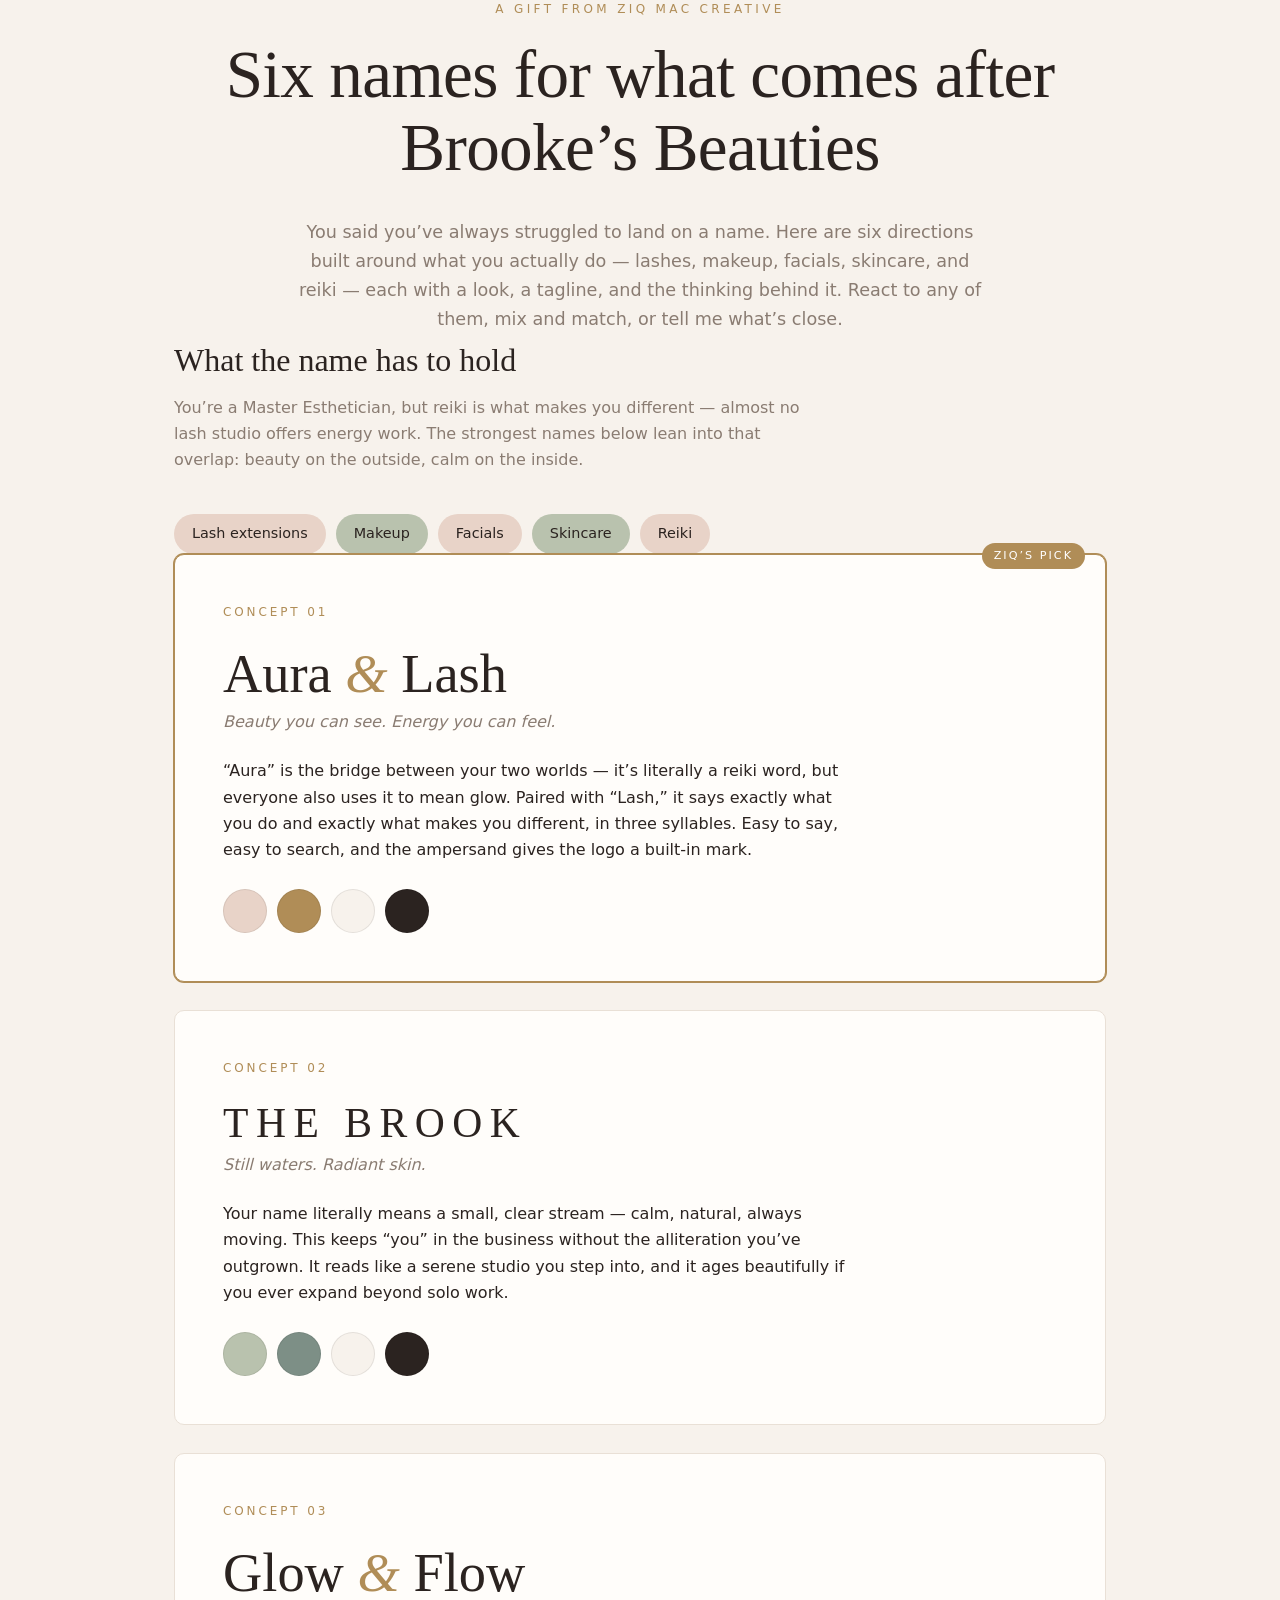
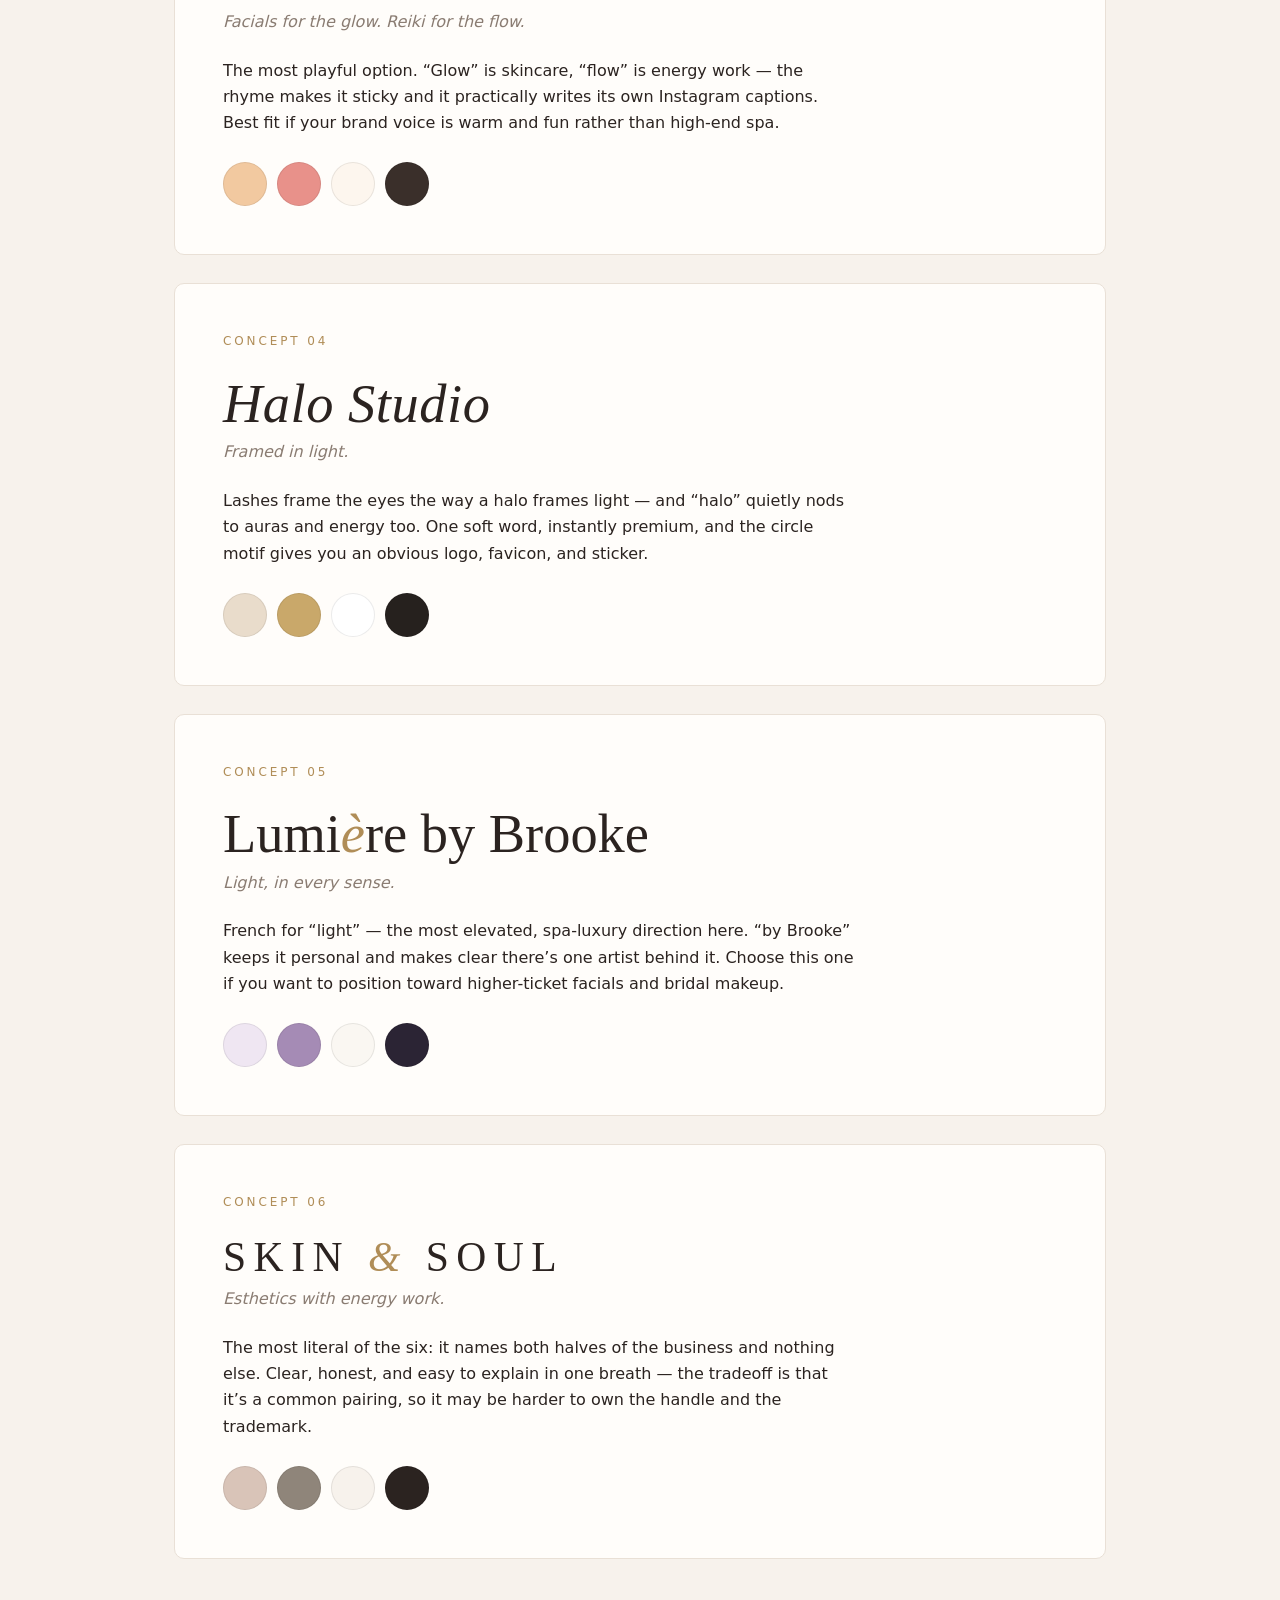
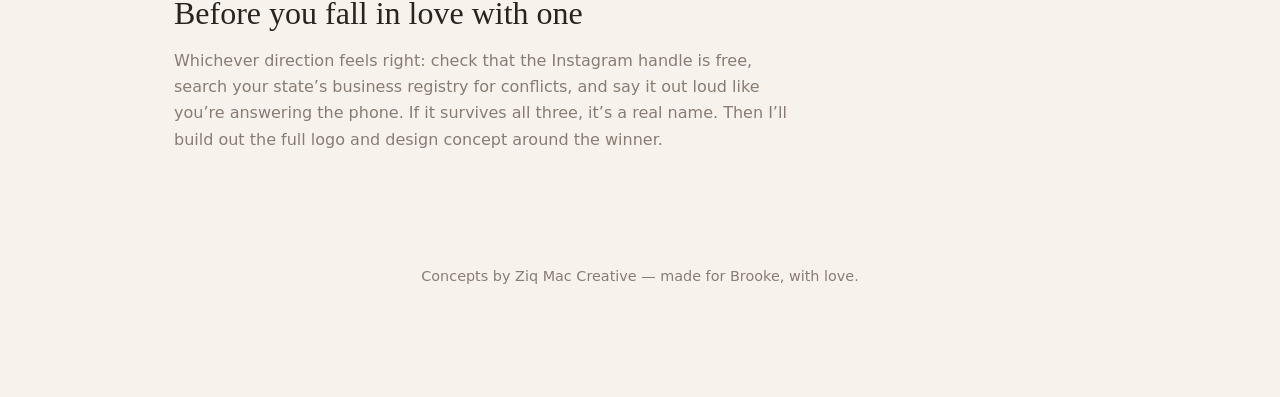
==== brooke/index.html @ 41289781 "Add rebrand naming concept page for Brooke Six business name directions for Brooke's esthetics + rei" ====
<!doctype html>
<html lang="en">
<head>
<meta charset="utf-8">
<meta name="viewport" content="width=device-width, initial-scale=1">
<title>Rebrand Concepts for Brooke — by Ziq Mac</title>
<meta name="description" content="Naming and brand direction concepts for Brooke, Master Esthetician. Lash extensions, makeup, facials, skincare, and reiki.">
<meta name="robots" content="noindex">

<style>
  :root {
    --ink: #2b2320;
    --paper: #f7f2ec;
    --muted: #8a7c72;
    --blush: #e8d3c8;
    --sage: #b9c2ae;
    --gold: #b08d57;
    --measure: 62ch;
  }

  * { box-sizing: border-box; }

  body {
    margin: 0;
    background: var(--paper);
    color: var(--ink);
    font: 16px/1.65 ui-sans-serif, system-ui, -apple-system, "Segoe UI", sans-serif;
  }

  .wrap { max-width: 980px; margin: 0 auto; padding: 0 24px; }

  header { padding: 16vh 0 10vh; text-align: center; }
  .kicker {
    text-transform: uppercase;
    letter-spacing: .28em;
    font-size: .75rem;
    color: var(--gold);
    margin: 0 0 1.2rem;
  }
  h1 {
    font-family: Didot, "Bodoni MT", "Playfair Display", Georgia, serif;
    font-weight: 500;
    font-size: clamp(2.2rem, 7vw, 4.2rem);
    line-height: 1.08;
    letter-spacing: -0.01em;
    margin: 0 0 .5em;
  }
  .lede {
    max-width: var(--measure);
    margin: 0 auto;
    color: var(--muted);
    font-size: 1.1rem;
  }

  section { padding: 6vh 0; }
  h2 {
    font-family: Didot, "Bodoni MT", "Playfair Display", Georgia, serif;
    font-weight: 500;
    font-size: clamp(1.4rem, 3vw, 2rem);
    margin: 0 0 .5rem;
  }
  .note { color: var(--muted); max-width: var(--measure); margin: 0 0 2.5rem; }

  .concept {
    background: #fffdfa;
    border: 1px solid #e9e0d6;
    border-radius: 10px;
    padding: clamp(24px, 5vw, 48px);
    margin-bottom: 28px;
  }
  .concept .num {
    font-size: .75rem;
    letter-spacing: .24em;
    text-transform: uppercase;
    color: var(--gold);
    margin: 0 0 1.4rem;
  }
  .wordmark {
    font-family: Didot, "Bodoni MT", "Playfair Display", Georgia, serif;
    font-weight: 500;
    font-size: clamp(2rem, 6vw, 3.4rem);
    line-height: 1.1;
    margin: 0 0 .3rem;
  }
  .wordmark .amp { color: var(--gold); font-style: italic; }
  .wordmark.caps { text-transform: uppercase; letter-spacing: .18em; font-size: clamp(1.6rem, 5vw, 2.6rem); }
  .wordmark.script { font-style: italic; letter-spacing: .01em; }
  .tagline {
    color: var(--muted);
    font-style: italic;
    margin: 0 0 1.4rem;
  }
  .why { max-width: var(--measure); margin: 0 0 1.6rem; }

  .swatches { display: flex; gap: 10px; }
  .swatch {
    width: 44px; height: 44px;
    border-radius: 50%;
    border: 1px solid rgba(0,0,0,.08);
  }

  .pick {
    border-color: var(--gold);
    box-shadow: 0 0 0 1px var(--gold);
    position: relative;
  }
  .pick .badge {
    position: absolute;
    top: -12px; right: 20px;
    background: var(--gold);
    color: #fff;
    font-size: .7rem;
    letter-spacing: .18em;
    text-transform: uppercase;
    padding: 4px 12px;
    border-radius: 999px;
  }

  .services { display: flex; flex-wrap: wrap; gap: 10px; padding: 0; margin: 0; list-style: none; }
  .services li {
    background: var(--blush);
    border-radius: 999px;
    padding: 8px 18px;
    font-size: .9rem;
  }
  .services li:nth-child(even) { background: var(--sage); }

  footer { padding: 8vh 0 12vh; text-align: center; color: var(--muted); font-size: .9rem; }
</style>
</head>
<body>

<header class="wrap">
  <p class="kicker">A gift from Ziq Mac Creative</p>
  <h1>Six names for what comes after Brooke&rsquo;s&nbsp;Beauties</h1>
  <p class="lede">You said you&rsquo;ve always struggled to land on a name. Here are six directions built
  around what you actually do — lashes, makeup, facials, skincare, and reiki — each with a look,
  a tagline, and the thinking behind it. React to any of them, mix and match, or tell me what&rsquo;s close.</p>
</header>

<section class="wrap">
  <h2>What the name has to hold</h2>
  <p class="note">You&rsquo;re a Master Esthetician, but reiki is what makes you different — almost no
  lash studio offers energy work. The strongest names below lean into that overlap: beauty on the
  outside, calm on the inside.</p>
  <ul class="services">
    <li>Lash extensions</li>
    <li>Makeup</li>
    <li>Facials</li>
    <li>Skincare</li>
    <li>Reiki</li>
  </ul>
</section>

<section class="wrap">

  <article class="concept pick">
    <span class="badge">Ziq&rsquo;s pick</span>
    <p class="num">Concept 01</p>
    <p class="wordmark">Aura <span class="amp">&amp;</span> Lash</p>
    <p class="tagline">Beauty you can see. Energy you can feel.</p>
    <p class="why">&ldquo;Aura&rdquo; is the bridge between your two worlds — it&rsquo;s literally
    a reiki word, but everyone also uses it to mean glow. Paired with &ldquo;Lash,&rdquo; it says
    exactly what you do and exactly what makes you different, in three syllables. Easy to say,
    easy to search, and the ampersand gives the logo a built-in mark.</p>
    <div class="swatches">
      <div class="swatch" style="background:#e8d3c8"></div>
      <div class="swatch" style="background:#b08d57"></div>
      <div class="swatch" style="background:#f7f2ec"></div>
      <div class="swatch" style="background:#2b2320"></div>
    </div>
  </article>

  <article class="concept">
    <p class="num">Concept 02</p>
    <p class="wordmark caps">The Brook</p>
    <p class="tagline">Still waters. Radiant skin.</p>
    <p class="why">Your name literally means a small, clear stream — calm, natural, always moving.
    This keeps &ldquo;you&rdquo; in the business without the alliteration you&rsquo;ve outgrown.
    It reads like a serene studio you step into, and it ages beautifully if you ever expand
    beyond solo work.</p>
    <div class="swatches">
      <div class="swatch" style="background:#b9c2ae"></div>
      <div class="swatch" style="background:#7d8f86"></div>
      <div class="swatch" style="background:#f7f2ec"></div>
      <div class="swatch" style="background:#2b2320"></div>
    </div>
  </article>

  <article class="concept">
    <p class="num">Concept 03</p>
    <p class="wordmark">Glow <span class="amp">&amp;</span> Flow</p>
    <p class="tagline">Facials for the glow. Reiki for the flow.</p>
    <p class="why">The most playful option. &ldquo;Glow&rdquo; is skincare, &ldquo;flow&rdquo; is
    energy work — the rhyme makes it sticky and it practically writes its own Instagram captions.
    Best fit if your brand voice is warm and fun rather than high-end spa.</p>
    <div class="swatches">
      <div class="swatch" style="background:#f2c9a0"></div>
      <div class="swatch" style="background:#e8918a"></div>
      <div class="swatch" style="background:#fdf6ee"></div>
      <div class="swatch" style="background:#3a2f2a"></div>
    </div>
  </article>

  <article class="concept">
    <p class="num">Concept 04</p>
    <p class="wordmark script">Halo Studio</p>
    <p class="tagline">Framed in light.</p>
    <p class="why">Lashes frame the eyes the way a halo frames light — and &ldquo;halo&rdquo;
    quietly nods to auras and energy too. One soft word, instantly premium, and the circle motif
    gives you an obvious logo, favicon, and sticker.</p>
    <div class="swatches">
      <div class="swatch" style="background:#e9dccb"></div>
      <div class="swatch" style="background:#c9a86a"></div>
      <div class="swatch" style="background:#ffffff"></div>
      <div class="swatch" style="background:#26211e"></div>
    </div>
  </article>

  <article class="concept">
    <p class="num">Concept 05</p>
    <p class="wordmark">Lumi<span class="amp">&egrave;</span>re by Brooke</p>
    <p class="tagline">Light, in every sense.</p>
    <p class="why">French for &ldquo;light&rdquo; — the most elevated, spa-luxury direction here.
    &ldquo;by Brooke&rdquo; keeps it personal and makes clear there&rsquo;s one artist behind it.
    Choose this one if you want to position toward higher-ticket facials and bridal makeup.</p>
    <div class="swatches">
      <div class="swatch" style="background:#efe6f2"></div>
      <div class="swatch" style="background:#a58bb5"></div>
      <div class="swatch" style="background:#faf7f2"></div>
      <div class="swatch" style="background:#2b2434"></div>
    </div>
  </article>

  <article class="concept">
    <p class="num">Concept 06</p>
    <p class="wordmark caps">Skin <span class="amp">&amp;</span> Soul</p>
    <p class="tagline">Esthetics with energy work.</p>
    <p class="why">The most literal of the six: it names both halves of the business and nothing
    else. Clear, honest, and easy to explain in one breath — the tradeoff is that it&rsquo;s a
    common pairing, so it may be harder to own the handle and the trademark.</p>
    <div class="swatches">
      <div class="swatch" style="background:#d9c4b8"></div>
      <div class="swatch" style="background:#8f857a"></div>
      <div class="swatch" style="background:#f7f2ec"></div>
      <div class="swatch" style="background:#2b2320"></div>
    </div>
  </article>

</section>

<section class="wrap">
  <h2>Before you fall in love with one</h2>
  <p class="note">Whichever direction feels right: check that the Instagram handle is free, search
  your state&rsquo;s business registry for conflicts, and say it out loud like you&rsquo;re answering
  the phone. If it survives all three, it&rsquo;s a real name. Then I&rsquo;ll build out the full
  logo and design concept around the winner.</p>
</section>

<footer>
  Concepts by Ziq Mac Creative &mdash; made for Brooke, with love.
</footer>

</body>
</html>
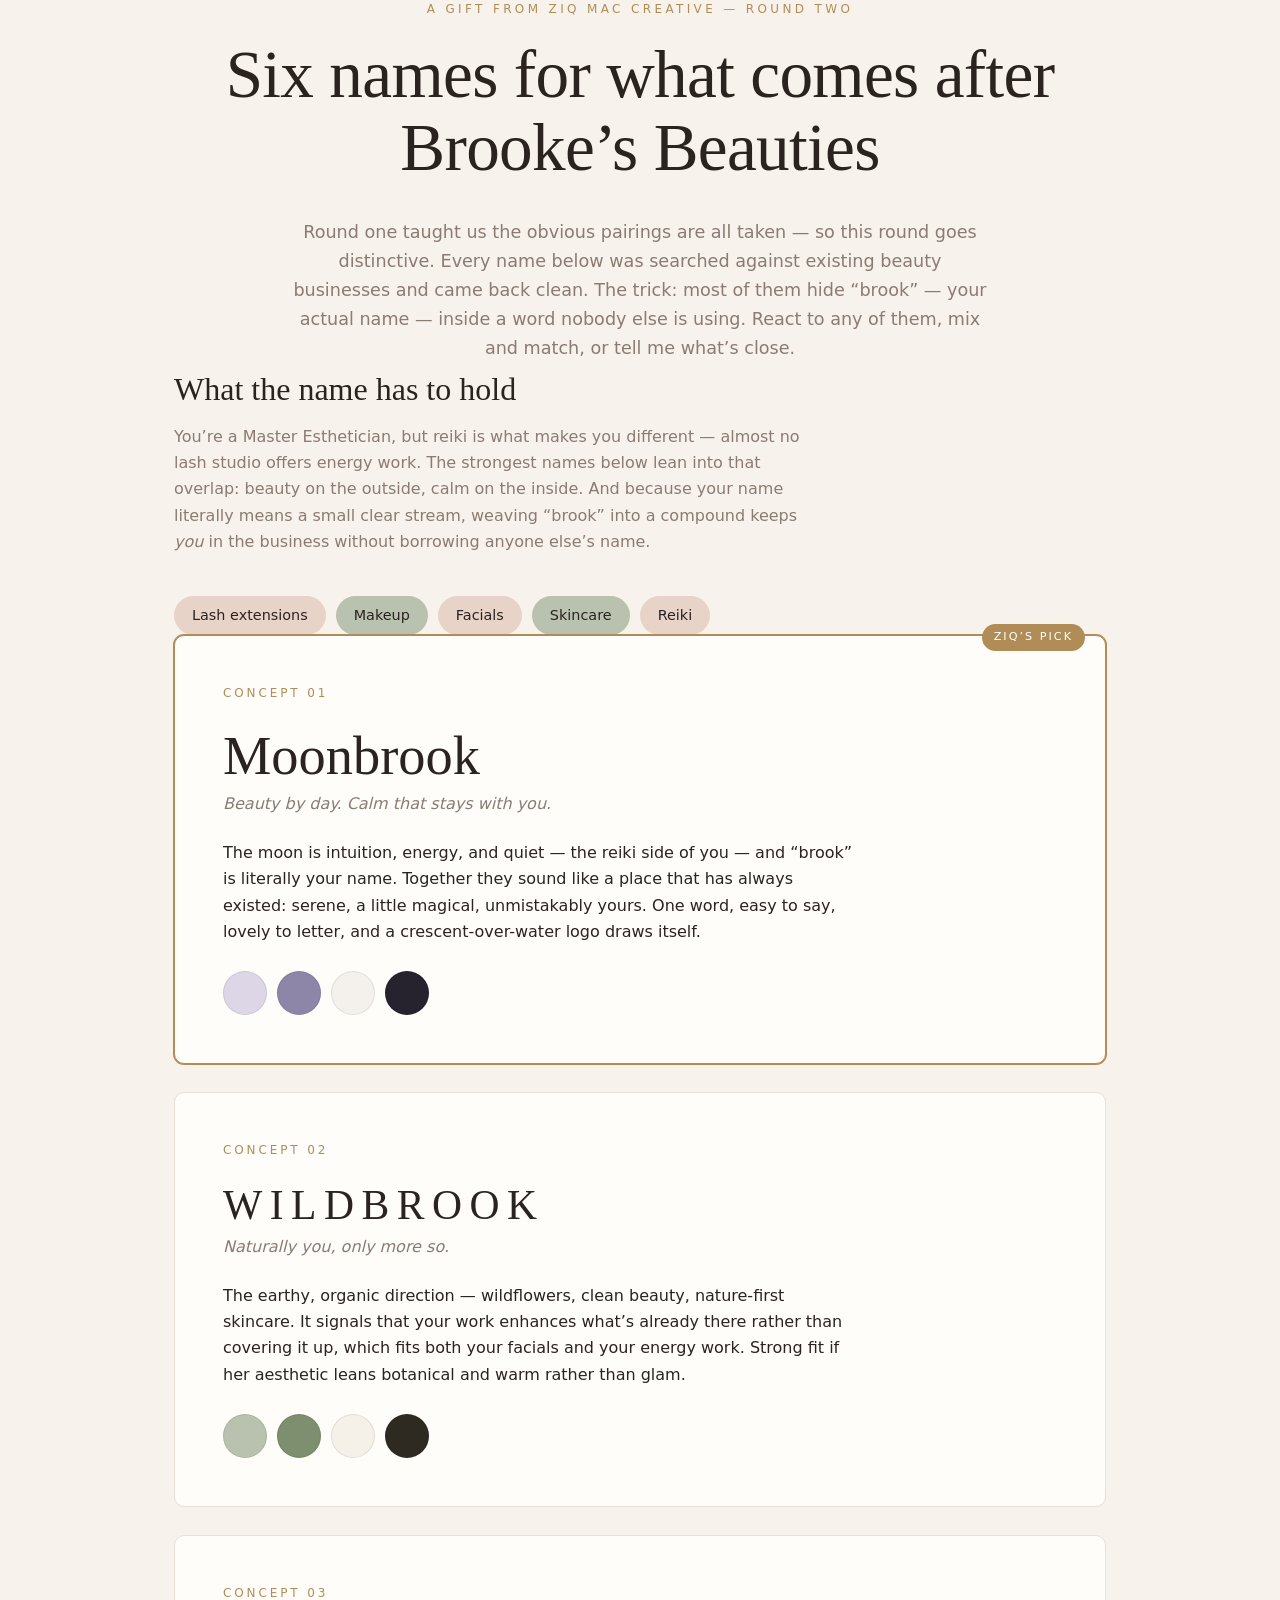
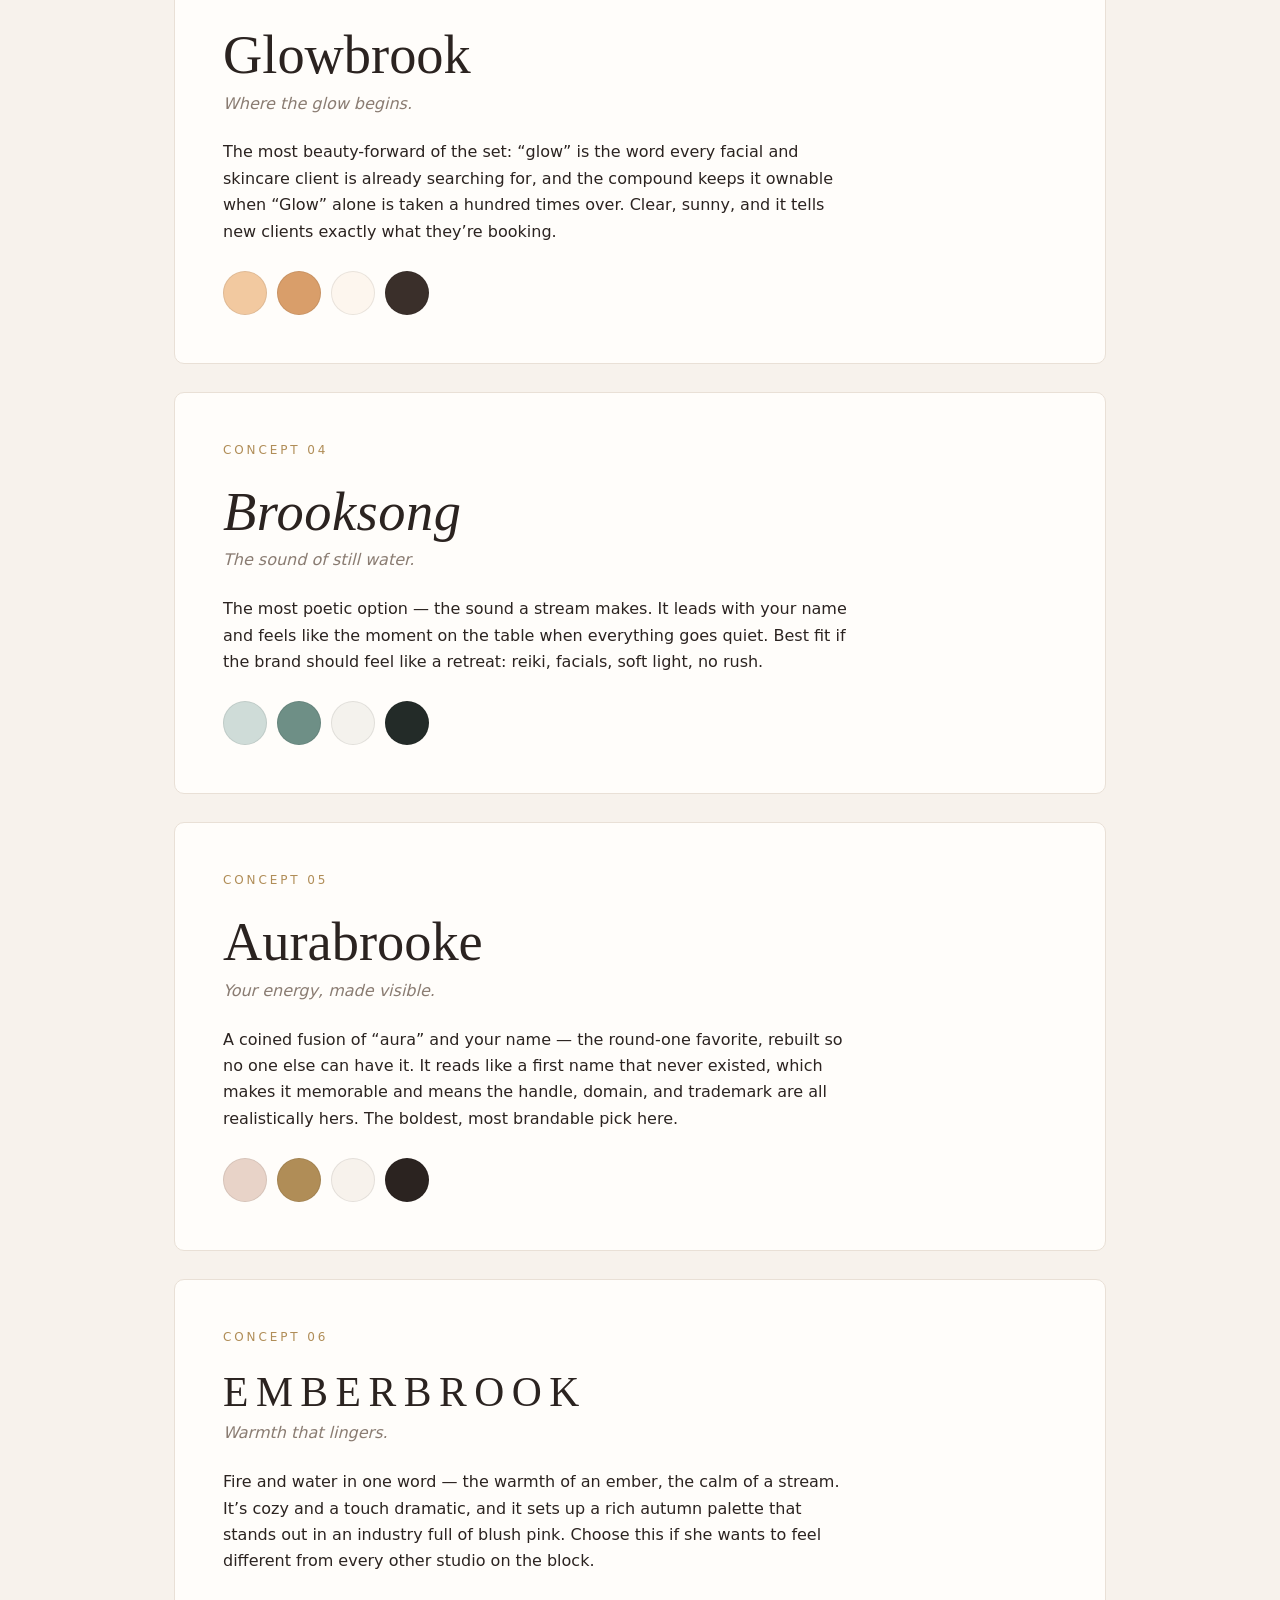
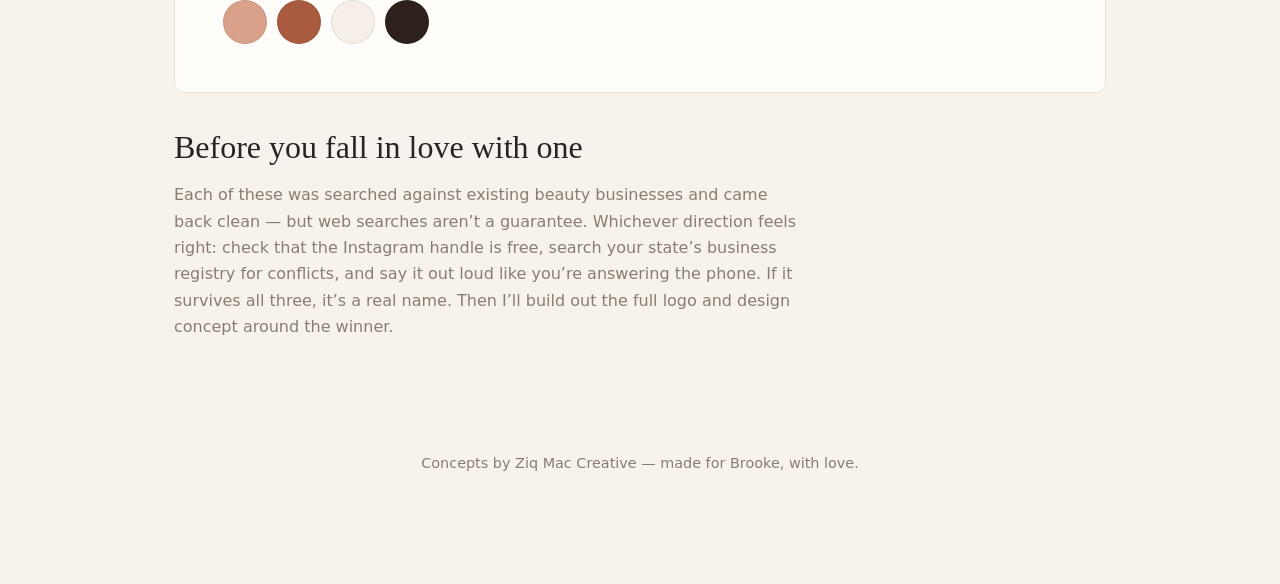
==== commit edcd9eb0: "Replace taken names with searched-clean round-two concepts Round one's common pairings were already " ====
--- a/brooke/index.html
+++ b/brooke/index.html
@@ -131,18 +131,21 @@
 <body>
 
 <header class="wrap">
-  <p class="kicker">A gift from Ziq Mac Creative</p>
+  <p class="kicker">A gift from Ziq Mac Creative &mdash; Round Two</p>
   <h1>Six names for what comes after Brooke&rsquo;s&nbsp;Beauties</h1>
-  <p class="lede">You said you&rsquo;ve always struggled to land on a name. Here are six directions built
-  around what you actually do — lashes, makeup, facials, skincare, and reiki — each with a look,
-  a tagline, and the thinking behind it. React to any of them, mix and match, or tell me what&rsquo;s close.</p>
+  <p class="lede">Round one taught us the obvious pairings are all taken — so this round goes
+  distinctive. Every name below was searched against existing beauty businesses and came back
+  clean. The trick: most of them hide &ldquo;brook&rdquo; — your actual name — inside a word
+  nobody else is using. React to any of them, mix and match, or tell me what&rsquo;s close.</p>
 </header>
 
 <section class="wrap">
   <h2>What the name has to hold</h2>
   <p class="note">You&rsquo;re a Master Esthetician, but reiki is what makes you different — almost no
   lash studio offers energy work. The strongest names below lean into that overlap: beauty on the
-  outside, calm on the inside.</p>
+  outside, calm on the inside. And because your name literally means a small clear stream, weaving
+  &ldquo;brook&rdquo; into a compound keeps <em>you</em> in the business without borrowing anyone
+  else&rsquo;s name.</p>
   <ul class="services">
     <li>Lash extensions</li>
     <li>Makeup</li>
@@ -157,12 +160,75 @@
   <article class="concept pick">
     <span class="badge">Ziq&rsquo;s pick</span>
     <p class="num">Concept 01</p>
-    <p class="wordmark">Aura <span class="amp">&amp;</span> Lash</p>
-    <p class="tagline">Beauty you can see. Energy you can feel.</p>
-    <p class="why">&ldquo;Aura&rdquo; is the bridge between your two worlds — it&rsquo;s literally
-    a reiki word, but everyone also uses it to mean glow. Paired with &ldquo;Lash,&rdquo; it says
-    exactly what you do and exactly what makes you different, in three syllables. Easy to say,
-    easy to search, and the ampersand gives the logo a built-in mark.</p>
+    <p class="wordmark">Moonbrook</p>
+    <p class="tagline">Beauty by day. Calm that stays with you.</p>
+    <p class="why">The moon is intuition, energy, and quiet — the reiki side of you — and
+    &ldquo;brook&rdquo; is literally your name. Together they sound like a place that has always
+    existed: serene, a little magical, unmistakably yours. One word, easy to say, lovely to
+    letter, and a crescent-over-water logo draws itself.</p>
+    <div class="swatches">
+      <div class="swatch" style="background:#dcd6e6"></div>
+      <div class="swatch" style="background:#8d86a8"></div>
+      <div class="swatch" style="background:#f4f1ec"></div>
+      <div class="swatch" style="background:#26222e"></div>
+    </div>
+  </article>
+
+  <article class="concept">
+    <p class="num">Concept 02</p>
+    <p class="wordmark caps">Wildbrook</p>
+    <p class="tagline">Naturally you, only more so.</p>
+    <p class="why">The earthy, organic direction — wildflowers, clean beauty, nature-first
+    skincare. It signals that your work enhances what&rsquo;s already there rather than covering
+    it up, which fits both your facials and your energy work. Strong fit if her aesthetic leans
+    botanical and warm rather than glam.</p>
+    <div class="swatches">
+      <div class="swatch" style="background:#b9c2ae"></div>
+      <div class="swatch" style="background:#7d8f6e"></div>
+      <div class="swatch" style="background:#f5f1e8"></div>
+      <div class="swatch" style="background:#2e2a22"></div>
+    </div>
+  </article>
+
+  <article class="concept">
+    <p class="num">Concept 03</p>
+    <p class="wordmark">Glowbrook</p>
+    <p class="tagline">Where the glow begins.</p>
+    <p class="why">The most beauty-forward of the set: &ldquo;glow&rdquo; is the word every
+    facial and skincare client is already searching for, and the compound keeps it ownable when
+    &ldquo;Glow&rdquo; alone is taken a hundred times over. Clear, sunny, and it tells new
+    clients exactly what they&rsquo;re booking.</p>
+    <div class="swatches">
+      <div class="swatch" style="background:#f2c9a0"></div>
+      <div class="swatch" style="background:#d99e6a"></div>
+      <div class="swatch" style="background:#fdf6ee"></div>
+      <div class="swatch" style="background:#3a2f2a"></div>
+    </div>
+  </article>
+
+  <article class="concept">
+    <p class="num">Concept 04</p>
+    <p class="wordmark script">Brooksong</p>
+    <p class="tagline">The sound of still water.</p>
+    <p class="why">The most poetic option — the sound a stream makes. It leads with your name
+    and feels like the moment on the table when everything goes quiet. Best fit if the brand
+    should feel like a retreat: reiki, facials, soft light, no rush.</p>
+    <div class="swatches">
+      <div class="swatch" style="background:#cfdcd8"></div>
+      <div class="swatch" style="background:#6e8f86"></div>
+      <div class="swatch" style="background:#f4f2ed"></div>
+      <div class="swatch" style="background:#232b28"></div>
+    </div>
+  </article>
+
+  <article class="concept">
+    <p class="num">Concept 05</p>
+    <p class="wordmark">Aurabrooke</p>
+    <p class="tagline">Your energy, made visible.</p>
+    <p class="why">A coined fusion of &ldquo;aura&rdquo; and your name — the round-one favorite,
+    rebuilt so no one else can have it. It reads like a first name that never existed, which
+    makes it memorable and means the handle, domain, and trademark are all realistically hers.
+    The boldest, most brandable pick here.</p>
     <div class="swatches">
       <div class="swatch" style="background:#e8d3c8"></div>
       <div class="swatch" style="background:#b08d57"></div>
@@ -172,78 +238,18 @@
   </article>
 
   <article class="concept">
-    <p class="num">Concept 02</p>
-    <p class="wordmark caps">The Brook</p>
-    <p class="tagline">Still waters. Radiant skin.</p>
-    <p class="why">Your name literally means a small, clear stream — calm, natural, always moving.
-    This keeps &ldquo;you&rdquo; in the business without the alliteration you&rsquo;ve outgrown.
-    It reads like a serene studio you step into, and it ages beautifully if you ever expand
-    beyond solo work.</p>
-    <div class="swatches">
-      <div class="swatch" style="background:#b9c2ae"></div>
-      <div class="swatch" style="background:#7d8f86"></div>
-      <div class="swatch" style="background:#f7f2ec"></div>
-      <div class="swatch" style="background:#2b2320"></div>
-    </div>
-  </article>
-
-  <article class="concept">
-    <p class="num">Concept 03</p>
-    <p class="wordmark">Glow <span class="amp">&amp;</span> Flow</p>
-    <p class="tagline">Facials for the glow. Reiki for the flow.</p>
-    <p class="why">The most playful option. &ldquo;Glow&rdquo; is skincare, &ldquo;flow&rdquo; is
-    energy work — the rhyme makes it sticky and it practically writes its own Instagram captions.
-    Best fit if your brand voice is warm and fun rather than high-end spa.</p>
-    <div class="swatches">
-      <div class="swatch" style="background:#f2c9a0"></div>
-      <div class="swatch" style="background:#e8918a"></div>
-      <div class="swatch" style="background:#fdf6ee"></div>
-      <div class="swatch" style="background:#3a2f2a"></div>
-    </div>
-  </article>
-
-  <article class="concept">
-    <p class="num">Concept 04</p>
-    <p class="wordmark script">Halo Studio</p>
-    <p class="tagline">Framed in light.</p>
-    <p class="why">Lashes frame the eyes the way a halo frames light — and &ldquo;halo&rdquo;
-    quietly nods to auras and energy too. One soft word, instantly premium, and the circle motif
-    gives you an obvious logo, favicon, and sticker.</p>
-    <div class="swatches">
-      <div class="swatch" style="background:#e9dccb"></div>
-      <div class="swatch" style="background:#c9a86a"></div>
-      <div class="swatch" style="background:#ffffff"></div>
-      <div class="swatch" style="background:#26211e"></div>
-    </div>
-  </article>
-
-  <article class="concept">
-    <p class="num">Concept 05</p>
-    <p class="wordmark">Lumi<span class="amp">&egrave;</span>re by Brooke</p>
-    <p class="tagline">Light, in every sense.</p>
-    <p class="why">French for &ldquo;light&rdquo; — the most elevated, spa-luxury direction here.
-    &ldquo;by Brooke&rdquo; keeps it personal and makes clear there&rsquo;s one artist behind it.
-    Choose this one if you want to position toward higher-ticket facials and bridal makeup.</p>
-    <div class="swatches">
-      <div class="swatch" style="background:#efe6f2"></div>
-      <div class="swatch" style="background:#a58bb5"></div>
-      <div class="swatch" style="background:#faf7f2"></div>
-      <div class="swatch" style="background:#2b2434"></div>
-    </div>
-  </article>
-
-  <article class="concept">
     <p class="num">Concept 06</p>
-    <p class="wordmark caps">Skin <span class="amp">&amp;</span> Soul</p>
-    <p class="tagline">Esthetics with energy work.</p>
-    <p class="why">The most literal of the six: it names both halves of the business and nothing
-    else. Clear, honest, and easy to explain in one breath — the tradeoff is that it&rsquo;s a
-    common pairing, so it may be harder to own the handle and the trademark.</p>
-    <div class="swatches">
-      <div class="swatch" style="background:#d9c4b8"></div>
-      <div class="swatch" style="background:#8f857a"></div>
-      <div class="swatch" style="background:#f7f2ec"></div>
-      <div class="swatch" style="background:#2b2320"></div>
+    <p class="wordmark caps">Emberbrook</p>
+    <p class="tagline">Warmth that lingers.</p>
+    <p class="why">Fire and water in one word — the warmth of an ember, the calm of a stream.
+    It&rsquo;s cozy and a touch dramatic, and it sets up a rich autumn palette that stands out
+    in an industry full of blush pink. Choose this if she wants to feel different from every
+    other studio on the block.</p>
+    <div class="swatches">
+      <div class="swatch" style="background:#d9a08a"></div>
+      <div class="swatch" style="background:#a85b3f"></div>
+      <div class="swatch" style="background:#f6efe8"></div>
+      <div class="swatch" style="background:#2e211c"></div>
     </div>
   </article>
 
@@ -251,10 +257,11 @@
 
 <section class="wrap">
   <h2>Before you fall in love with one</h2>
-  <p class="note">Whichever direction feels right: check that the Instagram handle is free, search
-  your state&rsquo;s business registry for conflicts, and say it out loud like you&rsquo;re answering
-  the phone. If it survives all three, it&rsquo;s a real name. Then I&rsquo;ll build out the full
-  logo and design concept around the winner.</p>
+  <p class="note">Each of these was searched against existing beauty businesses and came back
+  clean — but web searches aren&rsquo;t a guarantee. Whichever direction feels right: check that
+  the Instagram handle is free, search your state&rsquo;s business registry for conflicts, and say
+  it out loud like you&rsquo;re answering the phone. If it survives all three, it&rsquo;s a real
+  name. Then I&rsquo;ll build out the full logo and design concept around the winner.</p>
 </section>
 
 <footer>
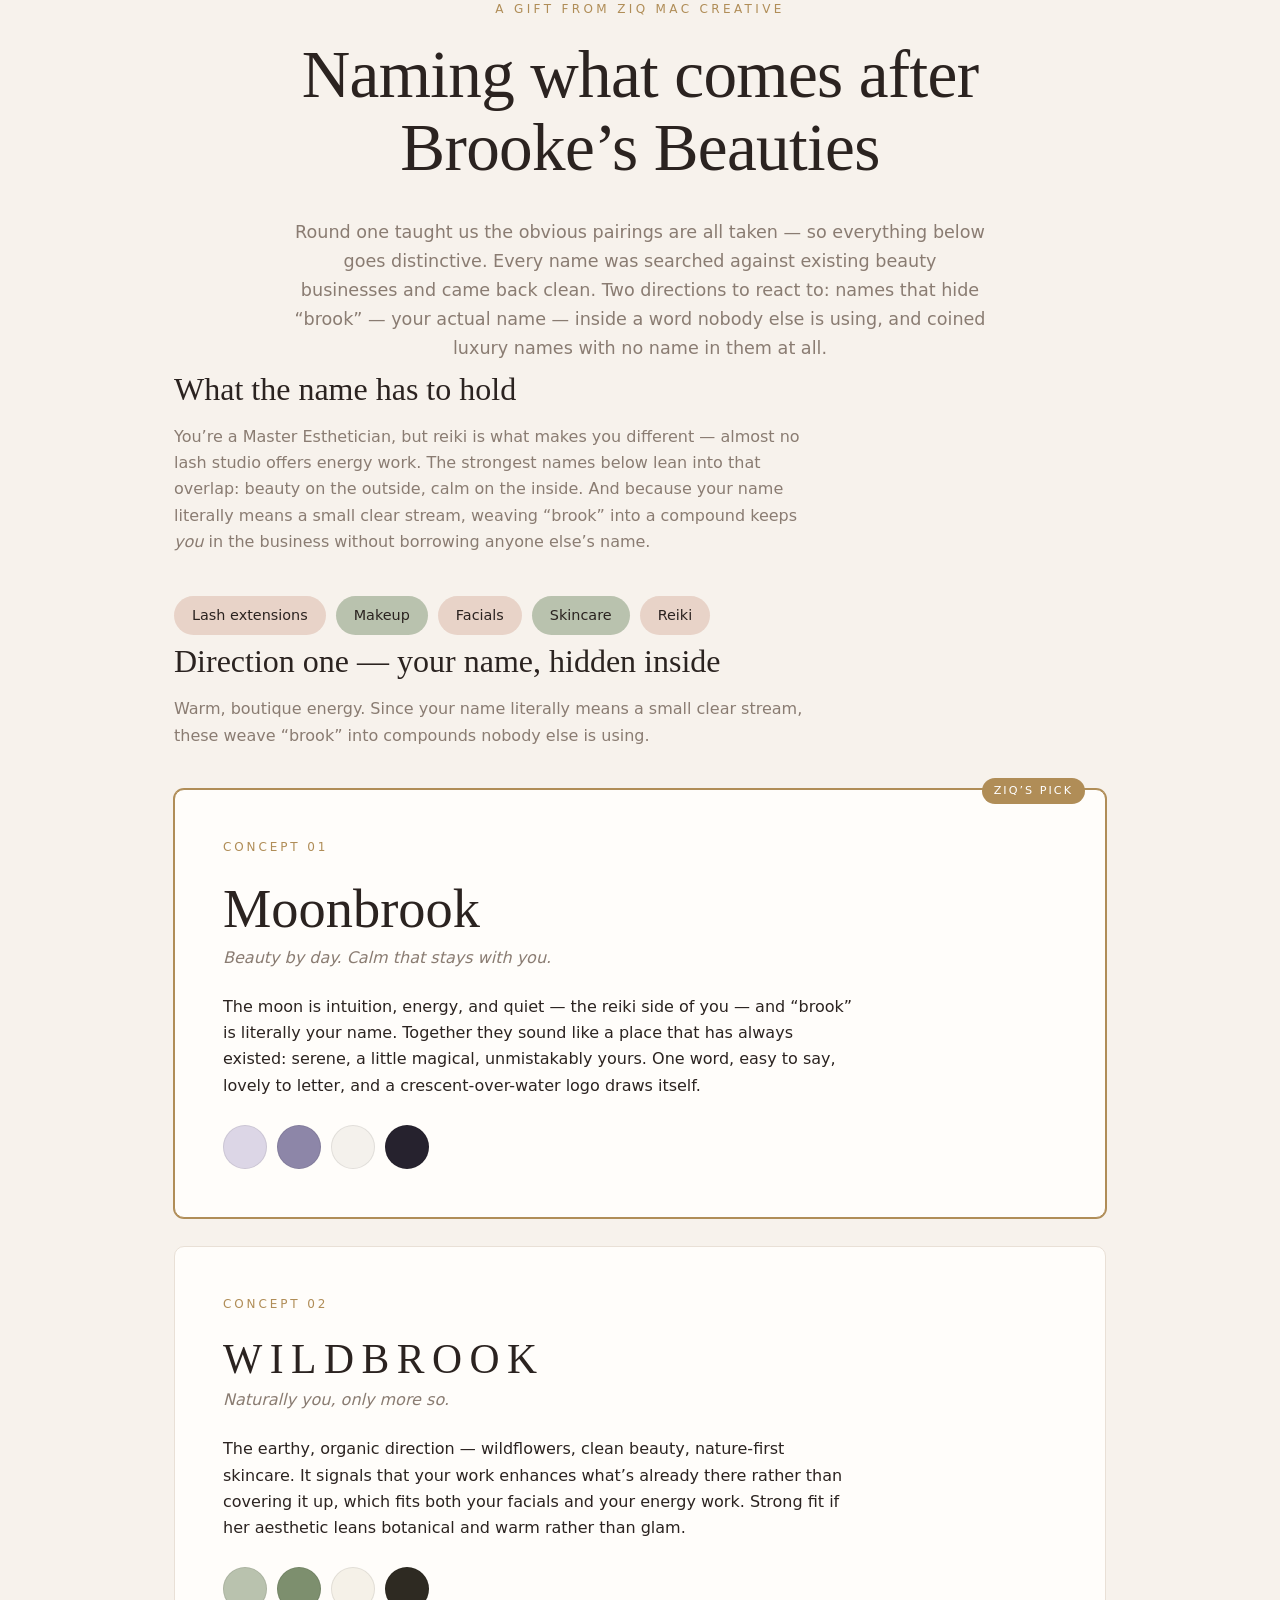
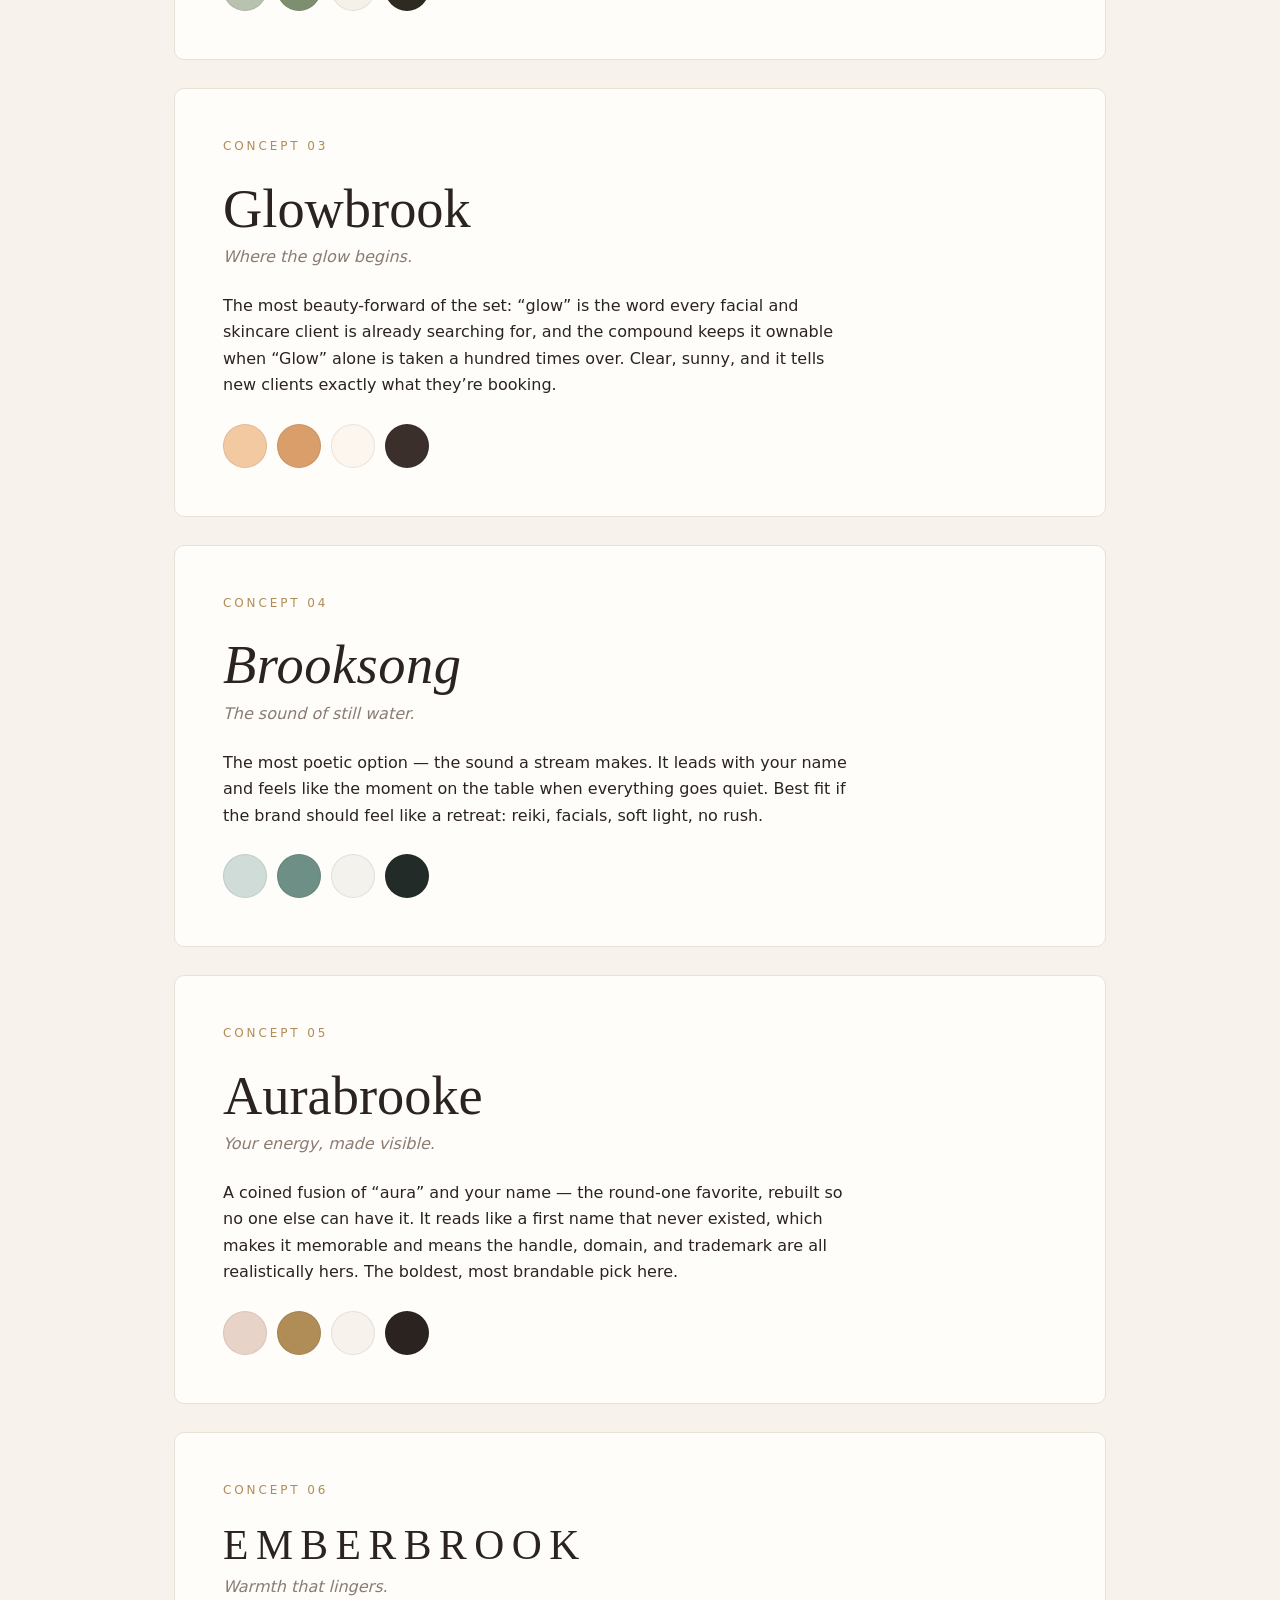
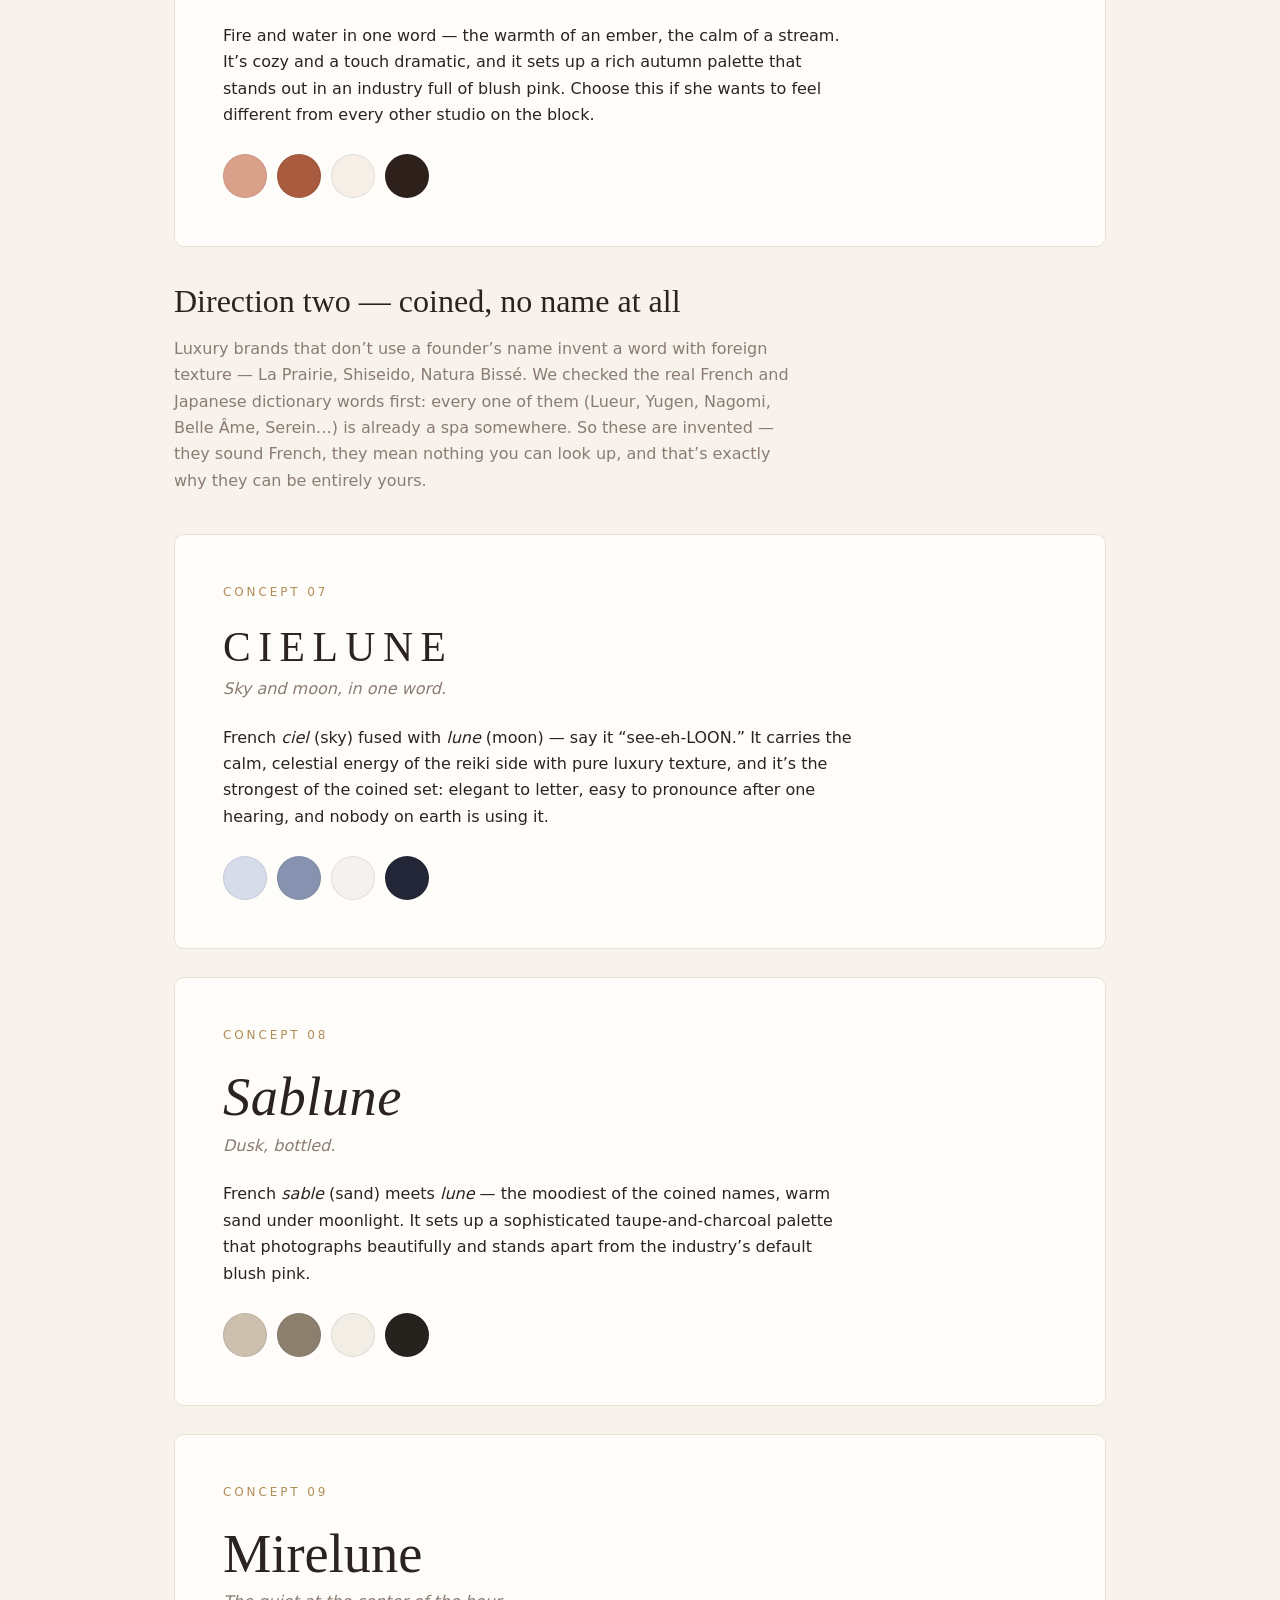
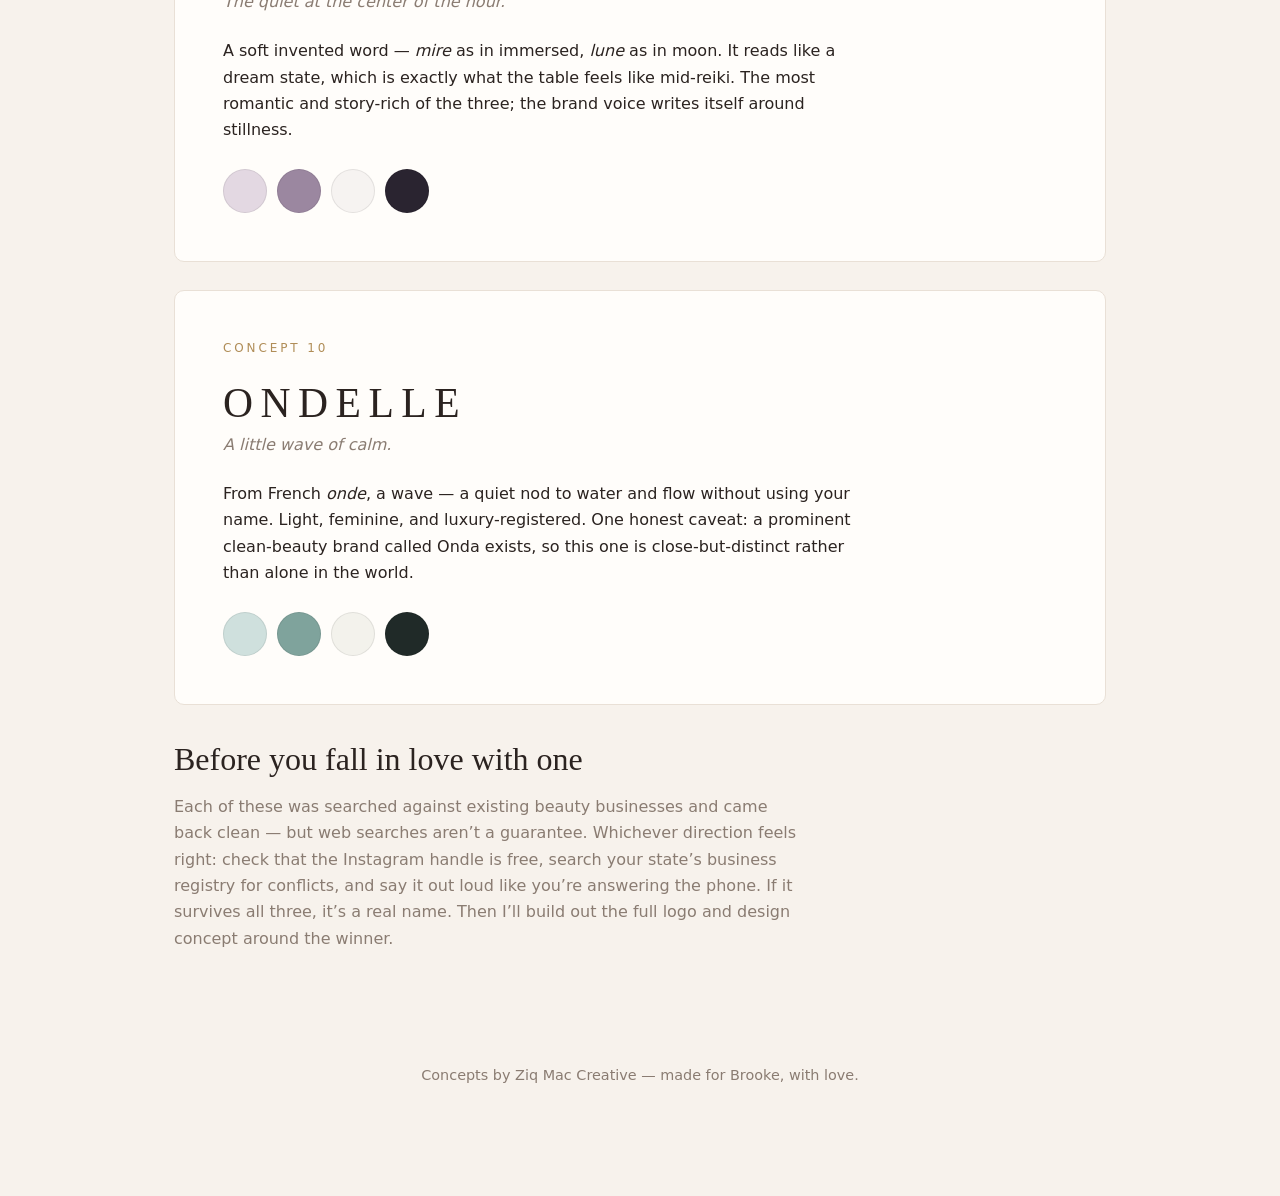
==== commit 7f75348f: "Add coined luxury-register names as a second direction Real foreign dictionary words (Lueur, Yugen, " ====
--- a/brooke/index.html
+++ b/brooke/index.html
@@ -131,12 +131,12 @@
 <body>
 
 <header class="wrap">
-  <p class="kicker">A gift from Ziq Mac Creative &mdash; Round Two</p>
-  <h1>Six names for what comes after Brooke&rsquo;s&nbsp;Beauties</h1>
-  <p class="lede">Round one taught us the obvious pairings are all taken — so this round goes
-  distinctive. Every name below was searched against existing beauty businesses and came back
-  clean. The trick: most of them hide &ldquo;brook&rdquo; — your actual name — inside a word
-  nobody else is using. React to any of them, mix and match, or tell me what&rsquo;s close.</p>
+  <p class="kicker">A gift from Ziq Mac Creative</p>
+  <h1>Naming what comes after Brooke&rsquo;s&nbsp;Beauties</h1>
+  <p class="lede">Round one taught us the obvious pairings are all taken — so everything below goes
+  distinctive. Every name was searched against existing beauty businesses and came back clean.
+  Two directions to react to: names that hide &ldquo;brook&rdquo; — your actual name — inside a
+  word nobody else is using, and coined luxury names with no name in them at all.</p>
 </header>
 
 <section class="wrap">
@@ -157,6 +157,10 @@
 
 <section class="wrap">
 
+  <h2>Direction one — your name, hidden inside</h2>
+  <p class="note">Warm, boutique energy. Since your name literally means a small clear stream,
+  these weave &ldquo;brook&rdquo; into compounds nobody else is using.</p>
+
   <article class="concept pick">
     <span class="badge">Ziq&rsquo;s pick</span>
     <p class="num">Concept 01</p>
@@ -253,6 +257,75 @@
     </div>
   </article>
 
+  <h2>Direction two — coined, no name at all</h2>
+  <p class="note">Luxury brands that don&rsquo;t use a founder&rsquo;s name invent a word with
+  foreign texture — La Prairie, Shiseido, Natura Biss&eacute;. We checked the real French and
+  Japanese dictionary words first: every one of them (Lueur, Yugen, Nagomi, Belle &Acirc;me,
+  Serein&hellip;) is already a spa somewhere. So these are invented — they sound French, they
+  mean nothing you can look up, and that&rsquo;s exactly why they can be entirely yours.</p>
+
+  <article class="concept">
+    <p class="num">Concept 07</p>
+    <p class="wordmark caps">Cielune</p>
+    <p class="tagline">Sky and moon, in one word.</p>
+    <p class="why">French <em>ciel</em> (sky) fused with <em>lune</em> (moon) — say it
+    &ldquo;see-eh-LOON.&rdquo; It carries the calm, celestial energy of the reiki side with pure
+    luxury texture, and it&rsquo;s the strongest of the coined set: elegant to letter, easy to
+    pronounce after one hearing, and nobody on earth is using it.</p>
+    <div class="swatches">
+      <div class="swatch" style="background:#d7dcea"></div>
+      <div class="swatch" style="background:#8792b0"></div>
+      <div class="swatch" style="background:#f4f2ee"></div>
+      <div class="swatch" style="background:#232636"></div>
+    </div>
+  </article>
+
+  <article class="concept">
+    <p class="num">Concept 08</p>
+    <p class="wordmark script">Sablune</p>
+    <p class="tagline">Dusk, bottled.</p>
+    <p class="why">French <em>sable</em> (sand) meets <em>lune</em> — the moodiest of the coined
+    names, warm sand under moonlight. It sets up a sophisticated taupe-and-charcoal palette that
+    photographs beautifully and stands apart from the industry&rsquo;s default blush pink.</p>
+    <div class="swatches">
+      <div class="swatch" style="background:#cdbfae"></div>
+      <div class="swatch" style="background:#8d7f6e"></div>
+      <div class="swatch" style="background:#f2ede5"></div>
+      <div class="swatch" style="background:#26221d"></div>
+    </div>
+  </article>
+
+  <article class="concept">
+    <p class="num">Concept 09</p>
+    <p class="wordmark">Mirelune</p>
+    <p class="tagline">The quiet at the center of the hour.</p>
+    <p class="why">A soft invented word — <em>mire</em> as in immersed, <em>lune</em> as in moon.
+    It reads like a dream state, which is exactly what the table feels like mid-reiki. The most
+    romantic and story-rich of the three; the brand voice writes itself around stillness.</p>
+    <div class="swatches">
+      <div class="swatch" style="background:#e3d8e2"></div>
+      <div class="swatch" style="background:#9b87a0"></div>
+      <div class="swatch" style="background:#f6f3f1"></div>
+      <div class="swatch" style="background:#2a2430"></div>
+    </div>
+  </article>
+
+  <article class="concept">
+    <p class="num">Concept 10</p>
+    <p class="wordmark caps">Ondelle</p>
+    <p class="tagline">A little wave of calm.</p>
+    <p class="why">From French <em>onde</em>, a wave — a quiet nod to water and flow without
+    using your name. Light, feminine, and luxury-registered. One honest caveat: a prominent
+    clean-beauty brand called Onda exists, so this one is close-but-distinct rather than alone
+    in the world.</p>
+    <div class="swatches">
+      <div class="swatch" style="background:#cfe0dd"></div>
+      <div class="swatch" style="background:#7fa39c"></div>
+      <div class="swatch" style="background:#f3f2ec"></div>
+      <div class="swatch" style="background:#202a28"></div>
+    </div>
+  </article>
+
 </section>
 
 <section class="wrap">
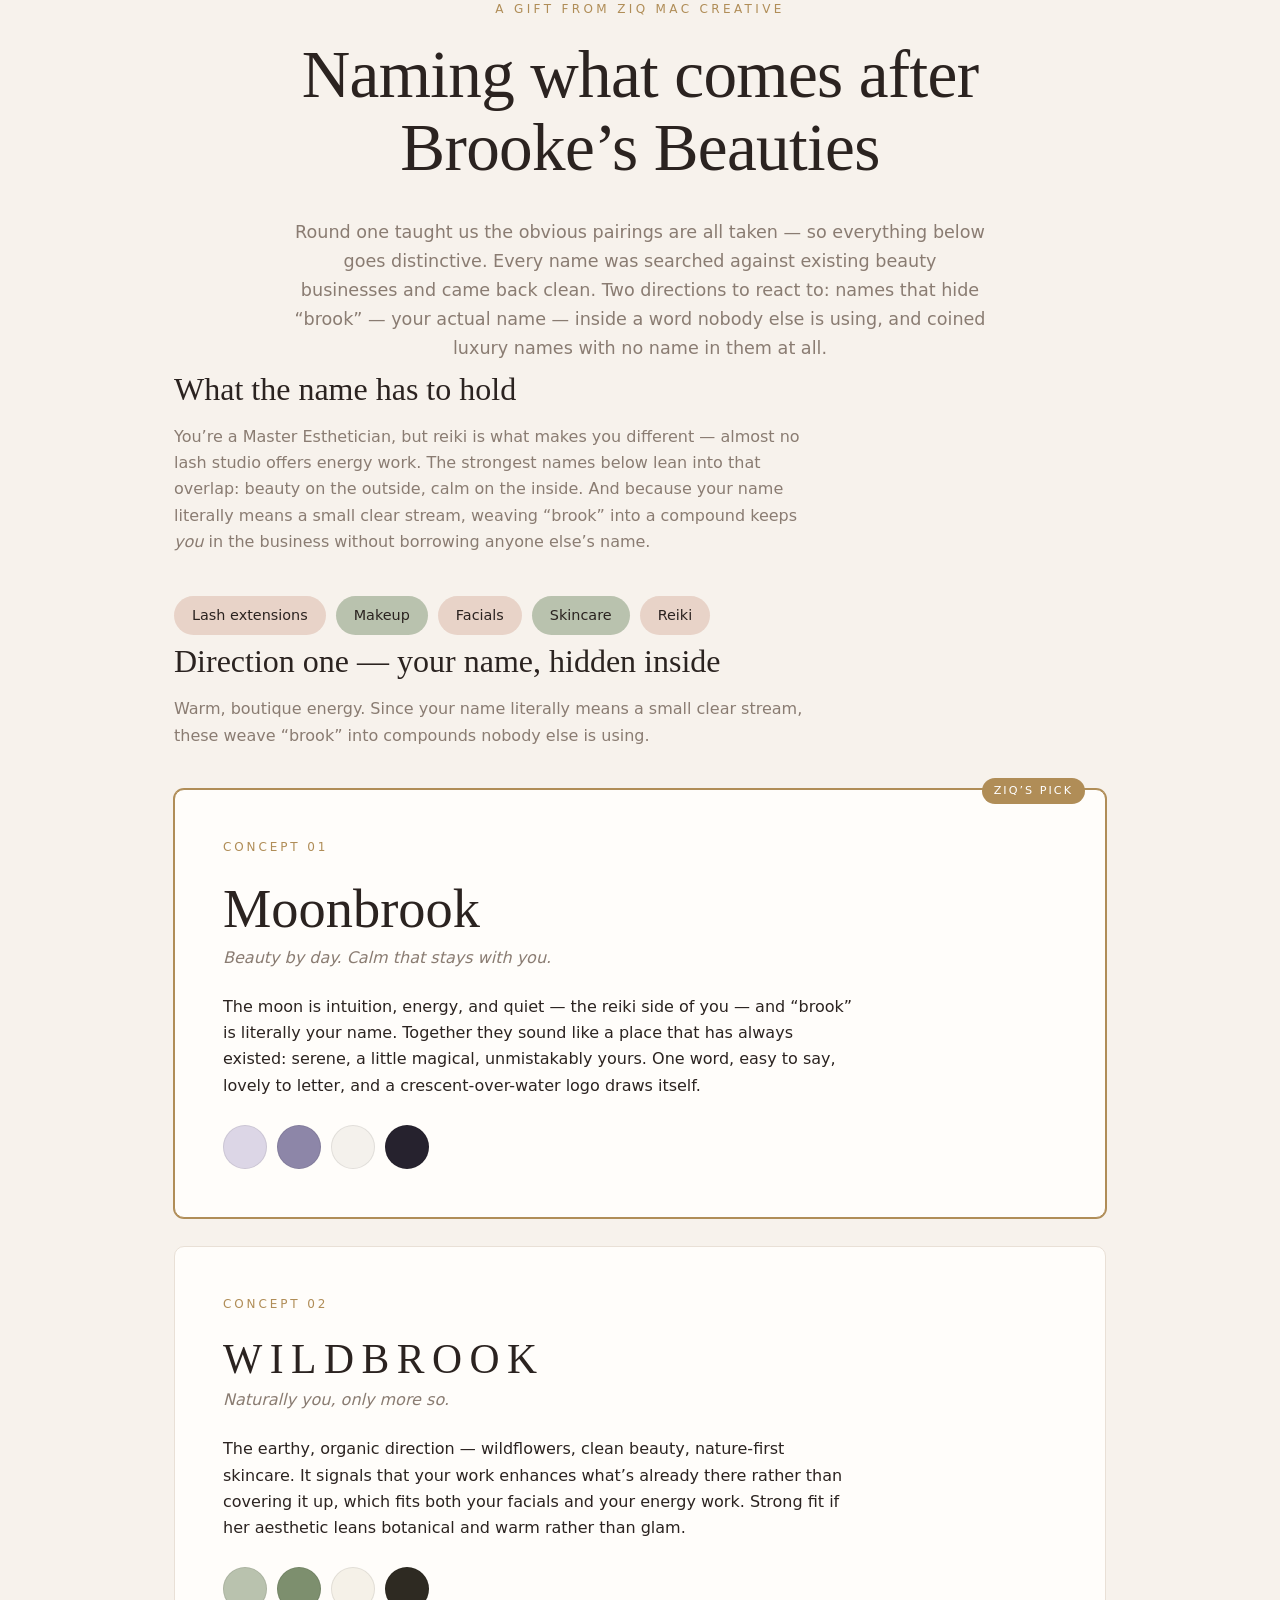
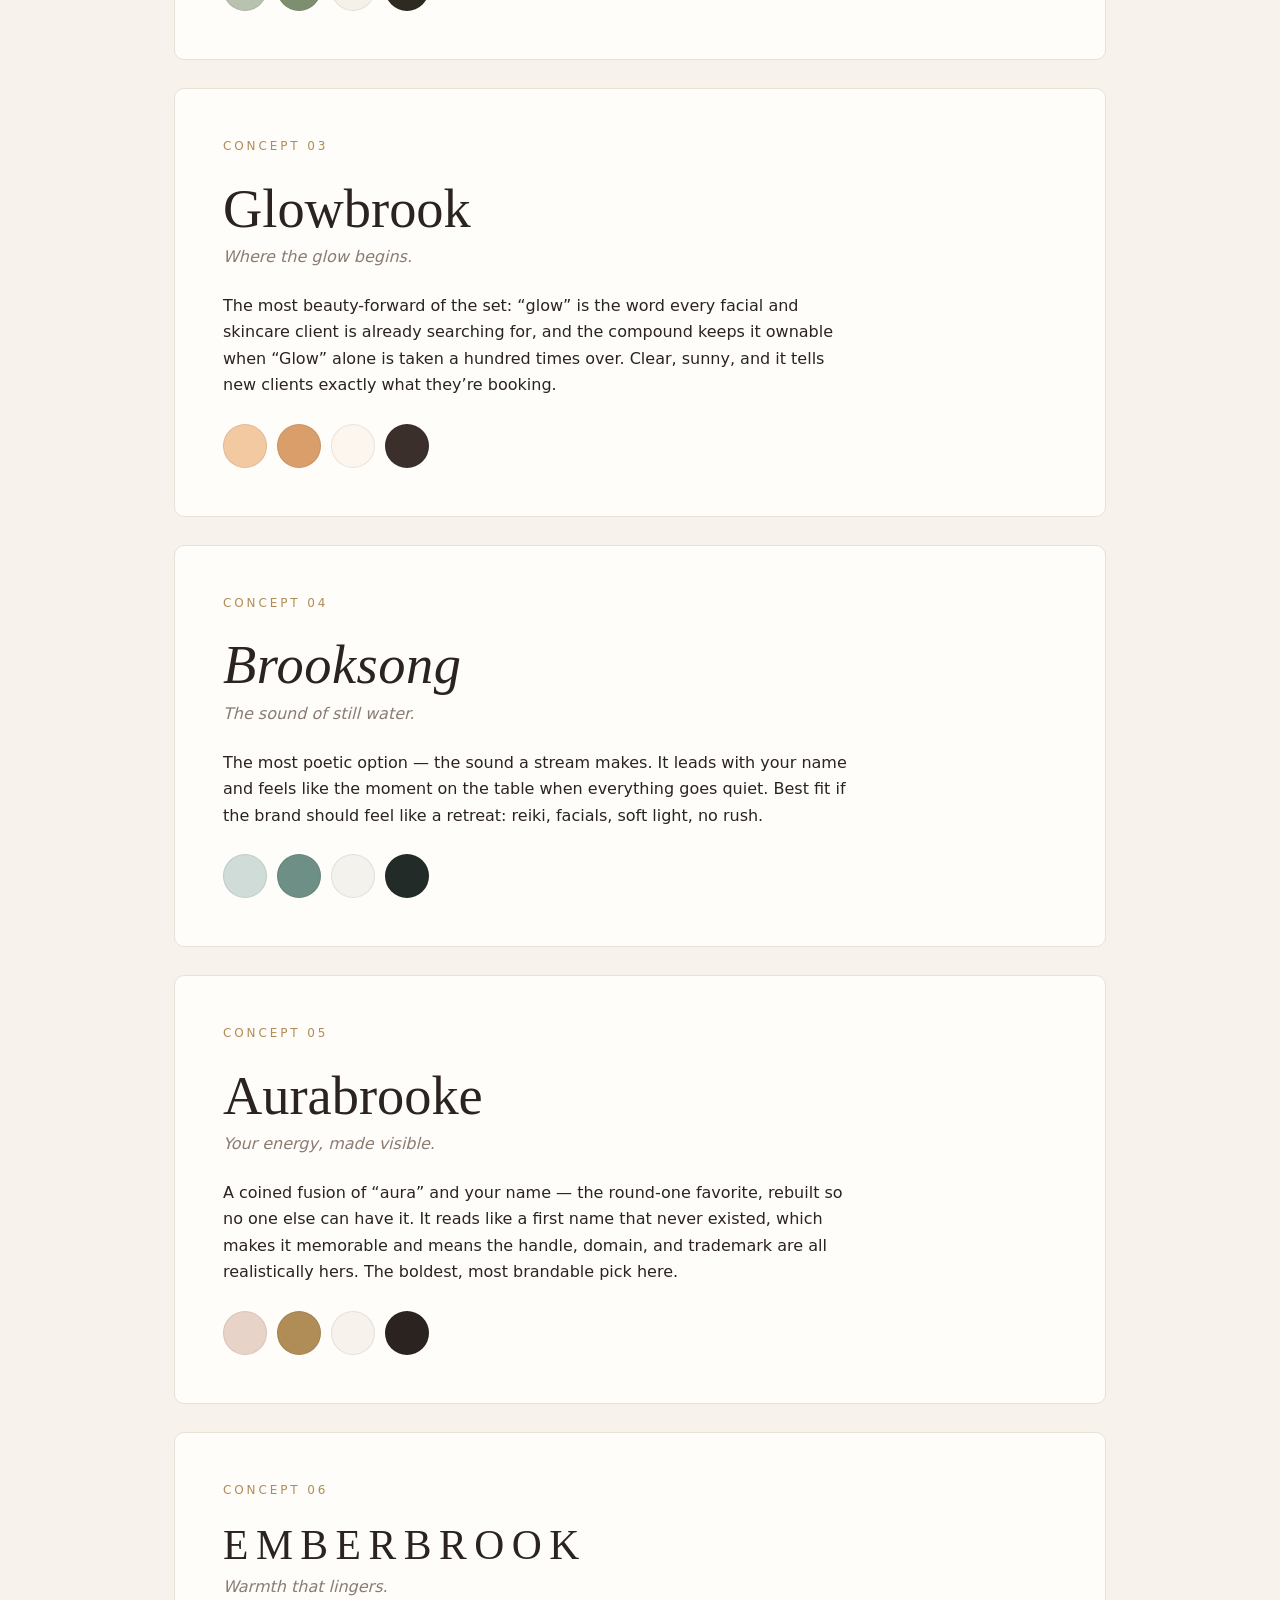
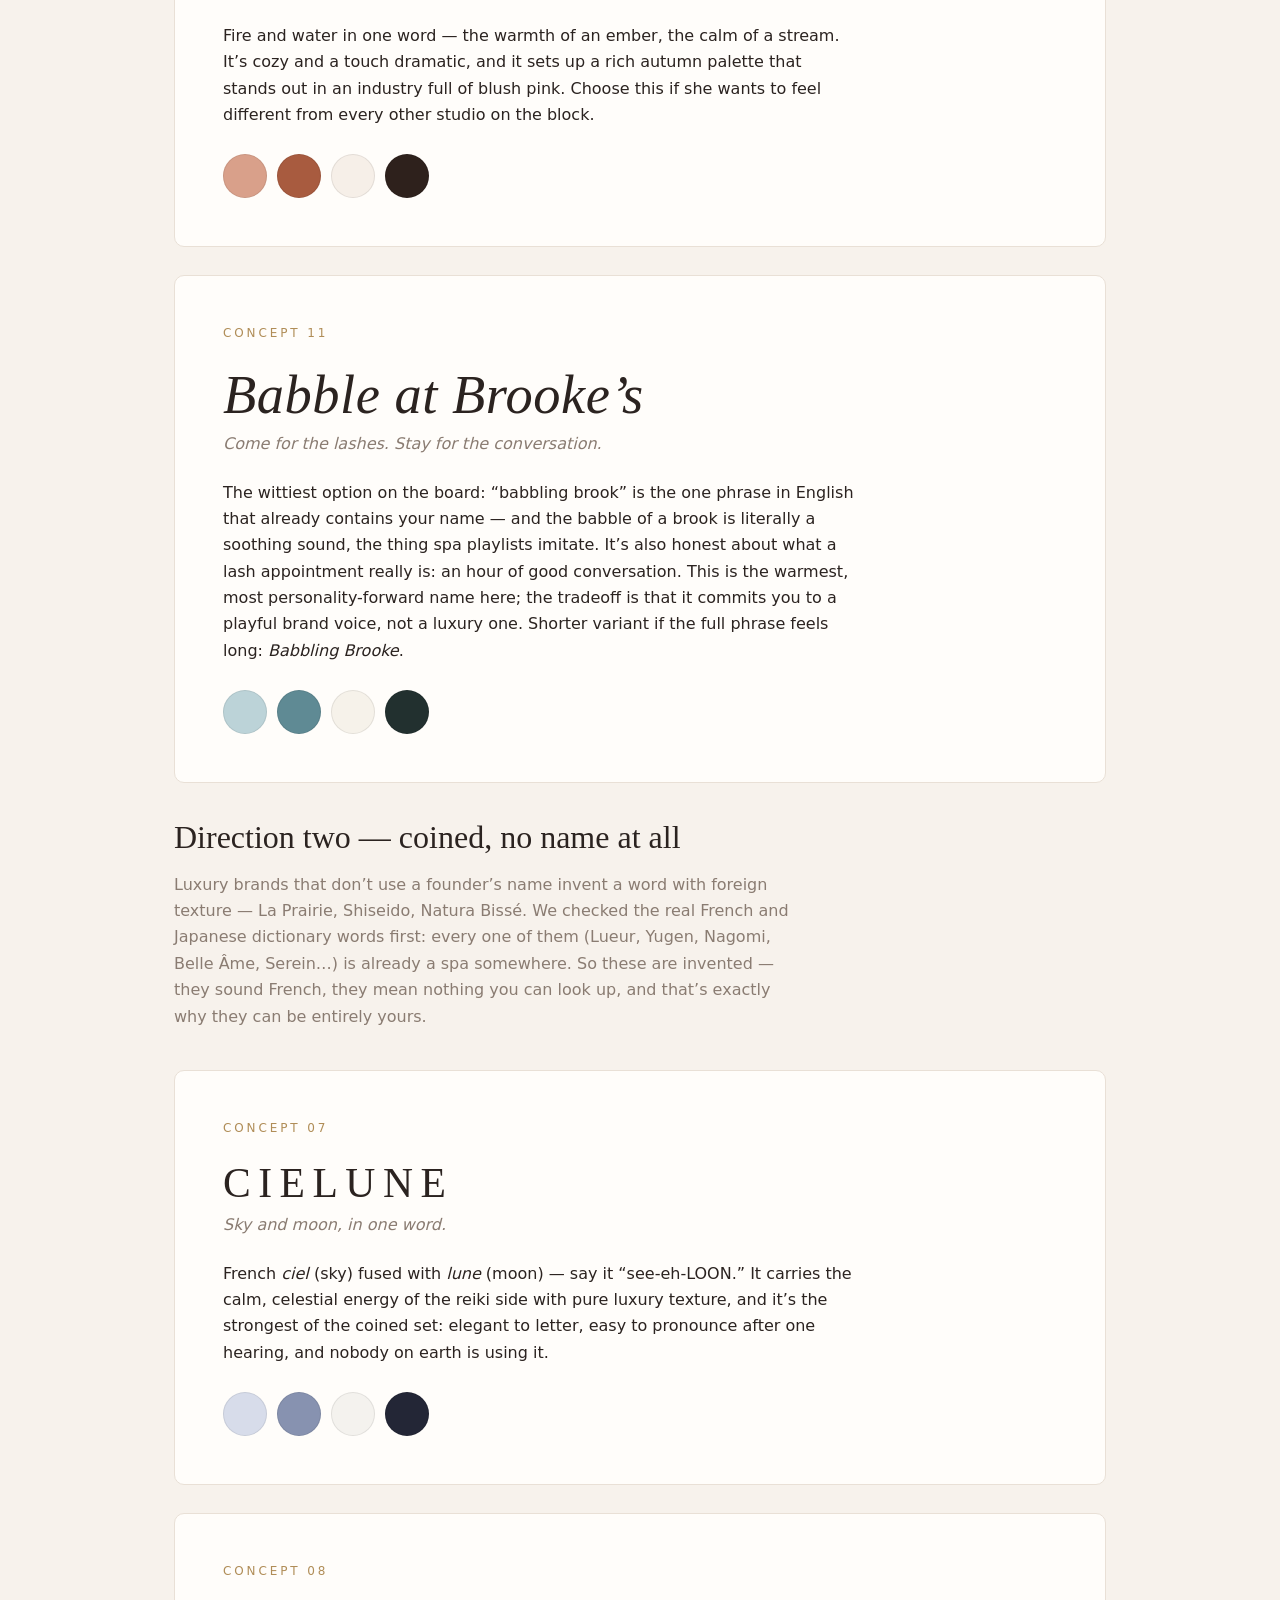
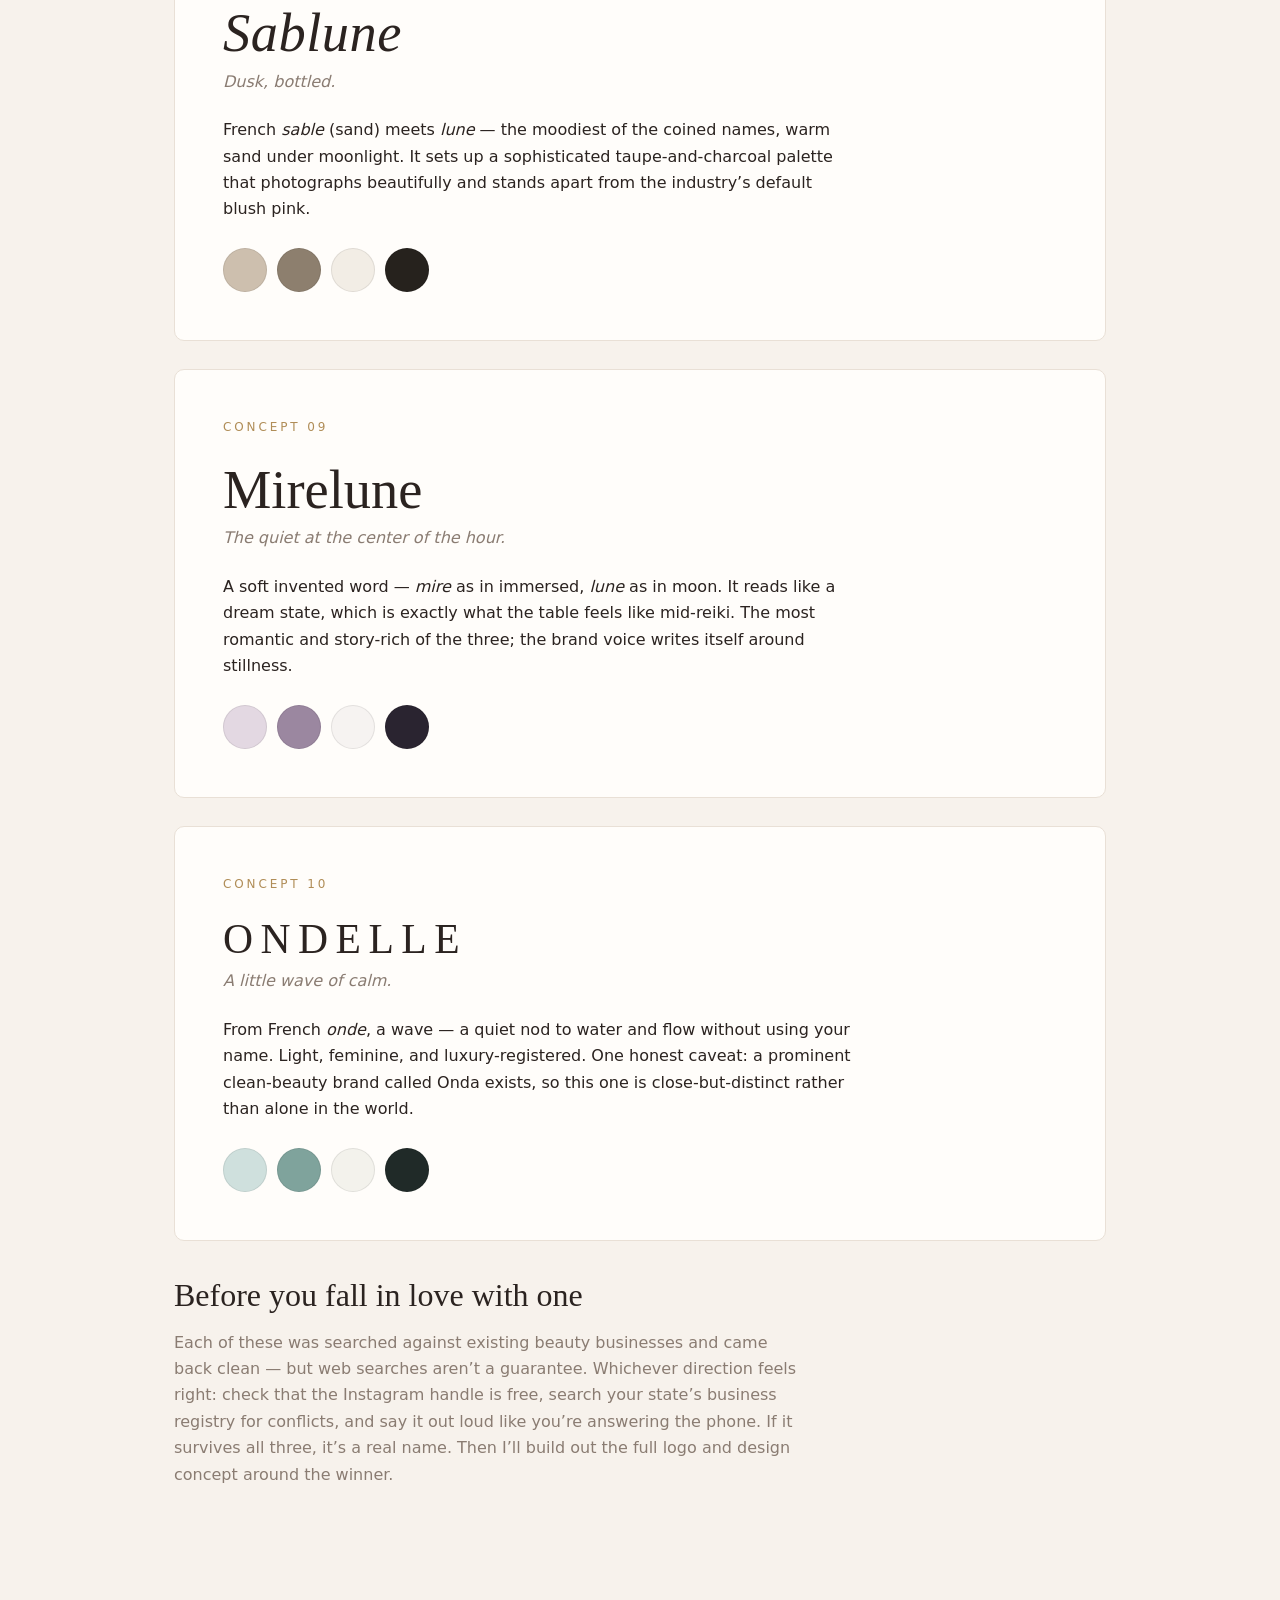
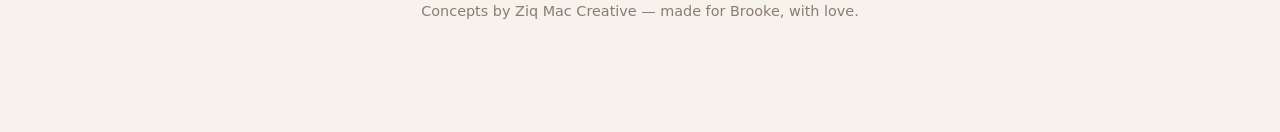
==== commit 6f4bf680: "Add Babble at Brooke's concept from client wordplay idea Plays on 'babbling brook' — the one English" ====
--- a/brooke/index.html
+++ b/brooke/index.html
@@ -257,6 +257,24 @@
     </div>
   </article>
 
+  <article class="concept">
+    <p class="num">Concept 11</p>
+    <p class="wordmark script">Babble at Brooke&rsquo;s</p>
+    <p class="tagline">Come for the lashes. Stay for the conversation.</p>
+    <p class="why">The wittiest option on the board: &ldquo;babbling brook&rdquo; is the one
+    phrase in English that already contains your name — and the babble of a brook is literally
+    a soothing sound, the thing spa playlists imitate. It&rsquo;s also honest about what a lash
+    appointment really is: an hour of good conversation. This is the warmest, most personality-forward
+    name here; the tradeoff is that it commits you to a playful brand voice, not a luxury one.
+    Shorter variant if the full phrase feels long: <em>Babbling Brooke</em>.</p>
+    <div class="swatches">
+      <div class="swatch" style="background:#bcd3d8"></div>
+      <div class="swatch" style="background:#5f8a94"></div>
+      <div class="swatch" style="background:#f6f2ea"></div>
+      <div class="swatch" style="background:#22302f"></div>
+    </div>
+  </article>
+
   <h2>Direction two — coined, no name at all</h2>
   <p class="note">Luxury brands that don&rsquo;t use a founder&rsquo;s name invent a word with
   foreign texture — La Prairie, Shiseido, Natura Biss&eacute;. We checked the real French and
